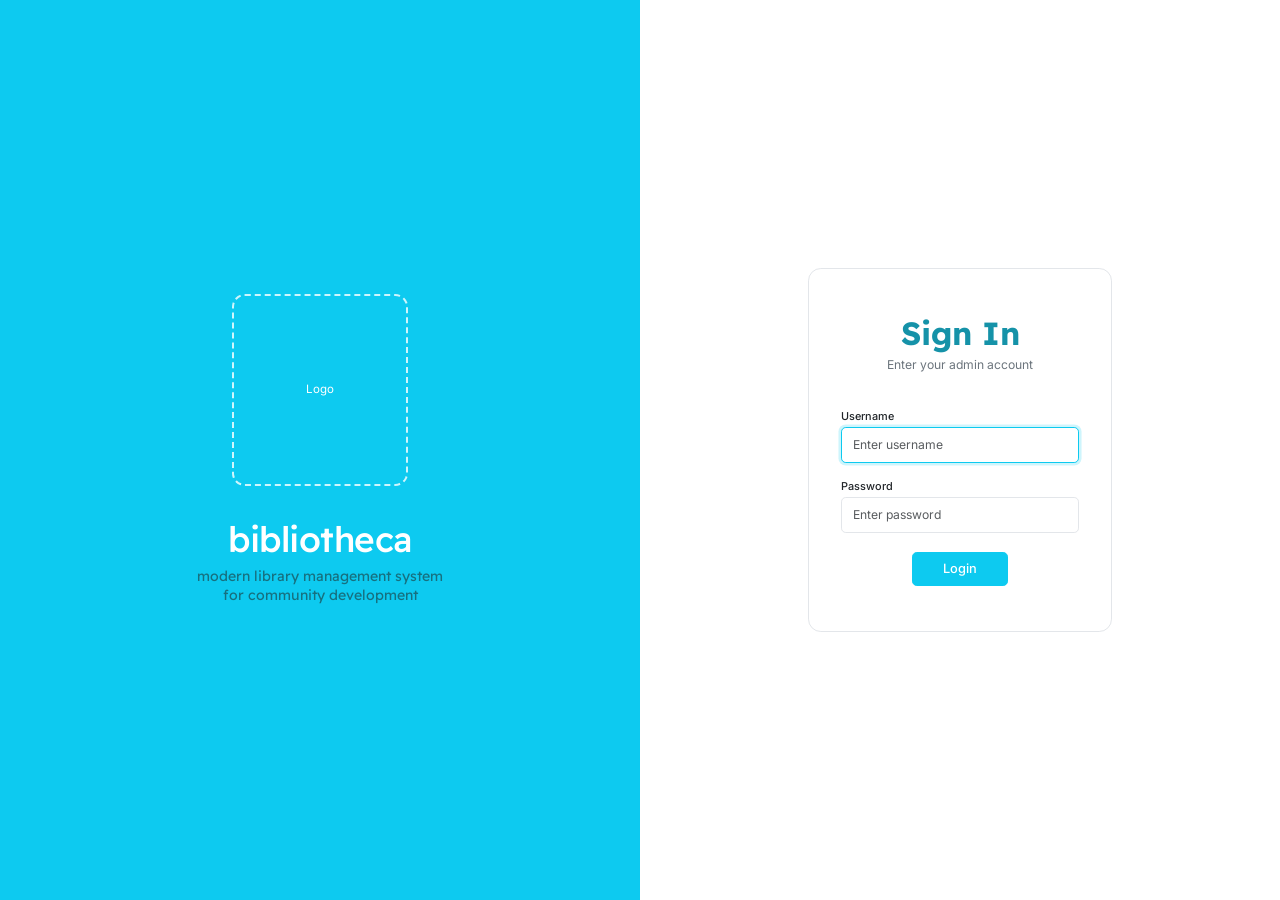
==== index.html @ 5baebd5f "Add HTML templates and styles for error pages (404, 500) and dashboard layout" ====
<!DOCTYPE html>
<html lang="en">
<head>
    <meta charset="UTF-8">
    <meta name="viewport" content="width=device-width, initial-scale=1.0">
    <title>Sign In | Bibliotheca</title>

    <link rel="preconnect" href="https://fonts.googleapis.com">
    <link rel="preconnect" href="https://fonts.gstatic.com" crossorigin>
    <link href="https://fonts.googleapis.com/css2?family=Inter:wght@400;500;600&family=Readex+Pro:wght@400;500;600;700&display=swap" rel="stylesheet">

    <link href="https://cdn.jsdelivr.net/npm/bootstrap@5.3.3/dist/css/bootstrap.min.css" rel="stylesheet">

    <link href="style.css" rel="stylesheet">
</head>
<body>

    <div class="container-fluid p-0">
        <div class="row g-0 auth-wrapper">

            <div class="col-md-6 brand-panel d-flex flex-column align-items-center justify-content-center text-center">
                <div class="logo-placeholder d-flex align-items-center justify-content-center">
                    Logo
                </div>

                <h1 class="brand-name">bibliotheca</h1>
                <p class="brand-tagline">
                    modern library management system for community development
                </p>
            </div>

            <div class="col-md-6 form-panel d-flex align-items-center justify-content-center">
                <div class="auth-card">

                    <div class="text-center">
                        <h2 class="auth-title">Sign In</h2>
                        <p class="auth-subtitle">Enter your admin account</p>
                    </div>

                    <form action="#" method="POST">

                        <div class="mb-3">
                            <label for="username" class="form-label">Username</label>
                            <input type="text" class="form-control" id="username" name="username"
                                   placeholder="Enter username" required autofocus>
                        </div>

                        <div class="mb-4">
                            <label for="password" class="form-label">Password</label>
                            <input type="password" class="form-control" id="password" name="password"
                                   placeholder="Enter password" required>
                        </div>

                        <div class="text-center">
                            <button type="submit" class="btn btn-info text-white btn-login">Login</button>
                        </div>
                    </form>

                </div>
            </div>

        </div>
    </div>

    <script src="https://cdn.jsdelivr.net/npm/bootstrap@5.3.3/dist/js/bootstrap.bundle.min.js"></script>
</body>
</html>
---- style.css ----
/* ==========================================================
   Bibliotheca — Global styles
   ========================================================== */

:root {
    /* Brand colors */
    --color-primary: #0dcaf0;        /* cyan: sidebar, panels, buttons (Bootstrap info) */
    --color-primary-light: #b8f1fc;  /* light cyan card */
    --color-primary-dark: #1592a8;   /* headings, text on light cyan */
    --color-primary-deep: #17707f;   /* tagline */
    --color-teal-dark: #164e5b;      /* "Total Books" card */
    --color-black: #000000;          /* "Overdue Books" card */
    --color-gray-dark: #3b3b3b;      /* "Transaction Details" card */
    --color-gray: #8a8a8a;           /* "Borrow History" card */
    --color-white: #ffffff;

    /* Neutrals */
    --color-text: #212529;
    --color-text-muted: #6c757d;
    --color-heading-muted: #7a7a7a;  /* "DASHBOARD", "All Books" */
    --color-border: #e3e6ea;
    --color-surface: #f6f7f9;        /* table header */
    --color-bg: #ffffff;

    /* Fonts */
    --font-heading: "Readex Pro", sans-serif;
    --font-body: "Inter", sans-serif;

    /* Spacing */
    --space-xs: 0.25rem;
    --space-sm: 0.5rem;
    --space-md: 1rem;
    --space-lg: 1.5rem;
    --space-xl: 2.5rem;
    --space-xxl: 3.5rem;

    /* Radius */
    --radius-sm: 0.375rem;   
    --radius-md: 0.625rem;  
    --radius-lg: 1rem;      

    /* Layout */
    --sidebar-width: 15rem;  

    /* Bootstrap overrides */
    --bs-info: var(--color-primary);
    --bs-info-rgb: 13, 202, 240;
    --bs-body-font-family: var(--font-body);
    --bs-body-color: var(--color-text);
}


html {
    font-size: 80%;
}

/* ---------- Base ---------- */

body {
    font-family: var(--font-body);
    background-color: var(--color-bg);
    color: var(--color-text);
}

h1, h2, h3, h4, h5, h6,
.font-heading {
    font-family: var(--font-heading);
}

/* ==========================================================
   Login page
   ========================================================== */

.auth-wrapper {
    min-height: 100vh;
}

.brand-panel {
    background-color: var(--color-primary);
    padding: var(--space-xxl) var(--space-xl);
}

.logo-placeholder {
    width: 13.75rem;  
    height: 15rem;   
    border: 2px dashed rgba(255, 255, 255, 0.8);
    border-radius: var(--radius-lg);
    color: var(--color-white);
    font-size: 0.9rem;
    margin-bottom: var(--space-xl);
}

.brand-name {
    font-family: var(--font-heading);
    font-size: 2.75rem;
    font-weight: 500;
    color: var(--color-white);
    letter-spacing: -0.5px;
    margin-bottom: var(--space-sm);
}

.brand-tagline {
    font-family: var(--font-heading);
    font-size: 1.1rem;
    color: var(--color-primary-deep);
    max-width: 20rem; 
    line-height: 1.4;
    margin: 0 auto;
}

.form-panel {
    padding: var(--space-xl) var(--space-lg);
}

.auth-card {
    width: 100%;
    max-width: 23.75rem; 
    border: 1px solid var(--color-border);
    border-radius: var(--radius-lg);
    padding: var(--space-xxl) var(--space-xl);
    background-color: var(--color-white);
}

.auth-title {
    font-size: 2.5rem;
    font-weight: 700;
    color: var(--color-primary-dark);
    margin-bottom: var(--space-xs);
}

.auth-subtitle {
    color: var(--color-text-muted);
    font-size: 0.95rem;
    margin-bottom: var(--space-xl);
}

.auth-card .form-label {
    font-size: 0.85rem;
    font-weight: 500;
    margin-bottom: var(--space-xs);
}

.auth-card .form-control {
    padding: 0.6rem 0.85rem;
    border-color: var(--color-border);
    border-radius: var(--radius-sm);
    font-size: 0.95rem;
}

.auth-card .form-control:focus {
    border-color: var(--color-primary);
    box-shadow: 0 0 0 0.2rem rgba(13, 202, 240, 0.2);
}

.btn-login {
    min-width: 7.5rem; 
    padding: 0.5rem var(--space-lg);
    font-weight: 500;
    border-radius: var(--radius-sm);
}

@media (max-width: 767.98px) {
    .brand-panel {
        padding: var(--space-xl) var(--space-lg);
    }

    .logo-placeholder {
        width: 7.5rem;   
        height: 8.125rem;  
        margin-bottom: var(--space-lg);
    }

    .brand-name {
        font-size: 2rem;
    }

    .auth-card {
        padding: var(--space-xl) var(--space-lg);
    }

    .auth-title {
        font-size: 2rem;
    }
}

/* ==========================================================
   App layout: sidebar (Bootstrap responsive offcanvas)
   ========================================================== */

.sidebar {
    --bs-offcanvas-width: var(--sidebar-width);
    background-color: var(--color-primary) !important; /* Bootstrap makes offcanvas-md transparent on desktop */
    font-family: var(--font-heading);
    color: var(--color-white);
}

.sidebar .offcanvas-body {
    flex-grow: 1;
    padding: var(--space-lg) var(--space-md);
}

/* Logo placeholder */
.sidebar-logo {
    height: 2.75rem;   
    border: 2px dashed rgba(255, 255, 255, 0.8);
    border-radius: var(--radius-sm);
    color: var(--color-white);
    font-size: 0.85rem;
    margin-bottom: var(--space-xl);
}

/* Nav links */
.sidebar .nav {
    gap: var(--space-xs);
}

.sidebar .nav-link {
    display: flex;
    align-items: center;
    gap: 0.65rem;
    padding: 0.55rem 0.85rem;
    border-radius: var(--radius-sm);
    color: var(--color-white);
    font-size: 0.95rem;
    font-weight: 500;
    transition: background-color 0.15s ease;
}

.sidebar .nav-link i {
    font-size: 1.05rem;
}


.sidebar .nav-link.active {
    background-color: var(--color-white);
    color: var(--color-text);
}

/* Footer (user + logout) */
.sidebar-footer {
    padding-top: var(--space-lg);
}

.sidebar-user {
    font-size: 0.9rem;
    font-weight: 500;
    padding: 0 0.85rem;
    margin-bottom: var(--space-md);
}

.btn-logout {
    font-family: var(--font-heading);
    font-weight: 500;
    background-color: var(--color-white);
    color: var(--color-text);
    border-radius: var(--radius-sm);
    padding: 0.5rem;
}



/* Mobile top bar */
.mobile-topbar {
    background-color: var(--color-primary);
    padding: var(--space-sm) var(--space-md);
}

.mobile-topbar .sidebar-logo {
    width: 8.75rem;   
    height: 2.25rem;  
    margin-bottom: 0;
}

.mobile-topbar .btn-menu {
    color: var(--color-white);
    font-size: 1.6rem;
    line-height: 1;
    padding: 0.25rem 0.5rem;
}

/* Main content area */
.main-content {
    flex-grow: 1;
    min-width: 0; /* lets the table scroll instead of stretching the page */
    padding: var(--space-lg) var(--space-md);
}

/* Desktop: sidebar sits beside the content.
   Breakpoints stay in px (they depend on screen width, not font size). */
@media (min-width: 768px) {
    .sidebar {
        position: sticky;
        top: 0;
        width: var(--sidebar-width);
        height: 100vh;
        flex-shrink: 0;
    }

    .main-content {
        padding: var(--space-xl) var(--space-xl);
    }
}

@media (min-width: 1200px) {
    .main-content {
        padding: var(--space-xl) var(--space-xxl);
    }
}

/* ==========================================================
   Dashboard
   ========================================================== */

.page-title {
    font-size: 1.6rem;
    font-weight: 700;
    color: var(--color-heading-muted);
    text-transform: uppercase;
    margin-bottom: 0;
}

.page-subtitle {
    font-size: 0.95rem;
    color: var(--color-text);
    margin-bottom: var(--space-lg);
}

/* Stat cards */
.stat-card {
    display: flex;
    align-items: center;
    gap: var(--space-md);
    height: 100%;
    padding: var(--space-lg);
    border-radius: var(--radius-md);
    color: var(--color-white);
    text-decoration: none;
    transition: transform 0.15s ease, box-shadow 0.15s ease;
}



.stat-icon {
    font-size: 1.9rem;
    line-height: 1;
    flex-shrink: 0;
}

.stat-body {
    flex-grow: 1;
    min-width: 0;
}

.stat-label {
    font-size: 0.85rem;
    margin-bottom: 2px;
}

.stat-value {
    font-family: var(--font-heading);
    font-size: 1.25rem;
    font-weight: 600;
    margin-bottom: 0;
}

.stat-arrow {
    align-self: flex-end;
    font-size: 1rem;
    opacity: 0.85;
}

/* Card color variants */
.stat-card--teal      { background-color: var(--color-teal-dark); }
.stat-card--cyan      { background-color: var(--color-primary); }
.stat-card--light     { background-color: var(--color-primary-light); color: var(--color-primary-dark); }
.stat-card--black     { background-color: var(--color-black); }
.stat-card--dark-gray { background-color: var(--color-gray-dark); }
.stat-card--gray      { background-color: var(--color-gray); }

/* Table section */
.section-block {
    margin-top: var(--space-xxl);
}

.section-title {
    font-size: 1.4rem;
    font-weight: 700;
    color: var(--color-heading-muted);
    margin-bottom: 0;
}

.search-group {
    max-width: 20rem;  
}

.search-group .form-control {
    border-color: var(--color-border);
    font-size: 0.9rem;
}

.search-group .form-control:focus {
    border-color: var(--color-primary);
    box-shadow: 0 0 0 0.2rem rgba(13, 202, 240, 0.2);
}

.data-table {
    margin-top: var(--space-lg);
    font-size: 0.9rem;
}

.data-table thead th {
    background-color: var(--color-surface);
    color: var(--color-text);
    font-weight: 500;
    font-size: 0.85rem;
    padding: var(--space-md) var(--space-md);
    white-space: nowrap;
    border-bottom: 1px solid var(--color-border);
}

.data-table tbody td {
    padding: var(--space-md);
    vertical-align: middle;
}

.table-empty {
    padding: var(--space-xxl) var(--space-md) !important;
    color: var(--color-text-muted);
    text-align: center;
}

.table-empty i {
    display: block;
    font-size: 2rem;
    margin-bottom: var(--space-sm);
    opacity: 0.6;
}
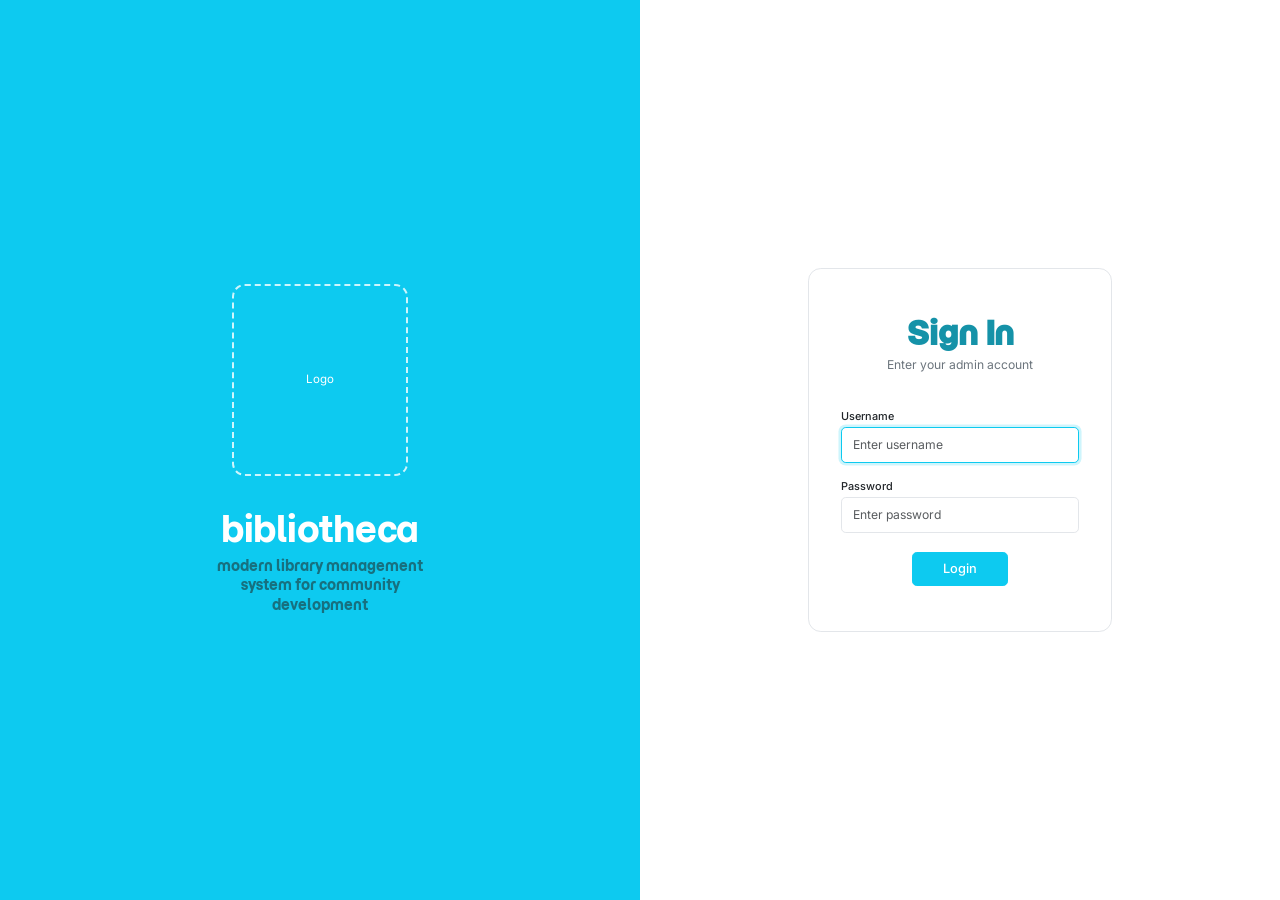
==== commit 01d353d0: "Add HTML templates for borrowing, categories, dashboard, members, and return pages with responsive d" ====
--- a/index.html
+++ b/index.html
@@ -5,10 +5,10 @@
     <meta name="viewport" content="width=device-width, initial-scale=1.0">
     <title>Sign In | Bibliotheca</title>
 
-    <link rel="preconnect" href="https://fonts.googleapis.com">
-    <link rel="preconnect" href="https://fonts.gstatic.com" crossorigin>
-    <link href="https://fonts.googleapis.com/css2?family=Inter:wght@400;500;600&family=Readex+Pro:wght@400;500;600;700&display=swap" rel="stylesheet">
-
+   <!-- Google Fonts: Momo Trust Display (headings) + Inter (body) -->
+<link rel="preconnect" href="https://fonts.googleapis.com">
+<link rel="preconnect" href="https://fonts.gstatic.com" crossorigin>
+<link href="https://fonts.googleapis.com/css2?family=Inter:wght@400;500;600&family=Momo+Trust+Display&display=swap" rel="stylesheet">
     <link href="https://cdn.jsdelivr.net/npm/bootstrap@5.3.3/dist/css/bootstrap.min.css" rel="stylesheet">
 
     <link href="style.css" rel="stylesheet">
--- a/style.css
+++ b/style.css
@@ -12,6 +12,7 @@
     --color-black: #000000;          /* "Overdue Books" card */
     --color-gray-dark: #3b3b3b;      /* "Transaction Details" card */
     --color-gray: #8a8a8a;           /* "Borrow History" card */
+    --color-gray-light: #e9e9e9;     /* "Returned Today" card (Borrowing) */
     --color-white: #ffffff;
 
     /* Neutrals */
@@ -23,7 +24,7 @@
     --color-bg: #ffffff;
 
     /* Fonts */
-    --font-heading: "Readex Pro", sans-serif;
+    --font-heading: "Momo Trust Display", sans-serif;
     --font-body: "Inter", sans-serif;
 
     /* Spacing */
@@ -312,10 +313,9 @@
    ========================================================== */
 
 .page-title {
-    font-size: 1.6rem;
+    font-size: 2rem;
     font-weight: 700;
-    color: var(--color-heading-muted);
-    text-transform: uppercase;
+    color: var(--color-primary-dark);
     margin-bottom: 0;
 }
 
@@ -323,6 +323,7 @@
     font-size: 0.95rem;
     color: var(--color-text);
     margin-bottom: var(--space-lg);
+   
 }
 
 /* Stat cards */
@@ -335,7 +336,7 @@
     border-radius: var(--radius-md);
     color: var(--color-white);
     text-decoration: none;
-    transition: transform 0.15s ease, box-shadow 0.15s ease;
+    
 }
 
 
@@ -358,8 +359,8 @@
 
 .stat-value {
     font-family: var(--font-heading);
-    font-size: 1.25rem;
-    font-weight: 600;
+    font-size: 1.3rem;
+    font-weight: 400;
     margin-bottom: 0;
 }
 
@@ -385,7 +386,7 @@
 .section-title {
     font-size: 1.4rem;
     font-weight: 700;
-    color: var(--color-heading-muted);
+    color: var(--color-text);
     margin-bottom: 0;
 }
 
@@ -434,4 +435,47 @@
     font-size: 2rem;
     margin-bottom: var(--space-sm);
     opacity: 0.6;
+}
+
+/* ==========================================================
+   Module pages (Books, Borrowing, Return, Members, Categories)
+   ========================================================== */
+
+/* Page title with no "Welcome" line under it */
+.page-title--spaced {
+    margin-bottom: var(--space-lg);
+}
+
+/* Extra card variants */
+.stat-card--light-gray { background-color: var(--color-gray-light); color: var(--color-text); }
+.stat-card--outline {
+    background-color: var(--color-white);
+    border: 1px solid var(--color-primary);
+    color: var(--color-primary);
+}
+
+/* Search + filter button row */
+.search-toolbar .search-group {
+    flex-grow: 1;
+}
+
+.btn-filter {
+    background-color: var(--color-gray-dark);
+    color: var(--color-white);
+    border-radius: var(--radius-sm);
+    padding: 0.375rem 0.6rem;
+    line-height: 1.2;
+}
+
+.btn-filter:hover,
+.btn-filter:focus {
+    background-color: var(--color-gray-dark);
+    color: var(--color-white);
+}
+
+/* Small caption under the section title ("Member Transactions") */
+.section-subtitle {
+    font-size: 0.8rem;
+    color: var(--color-text-muted);
+    margin-bottom: 0;
 }
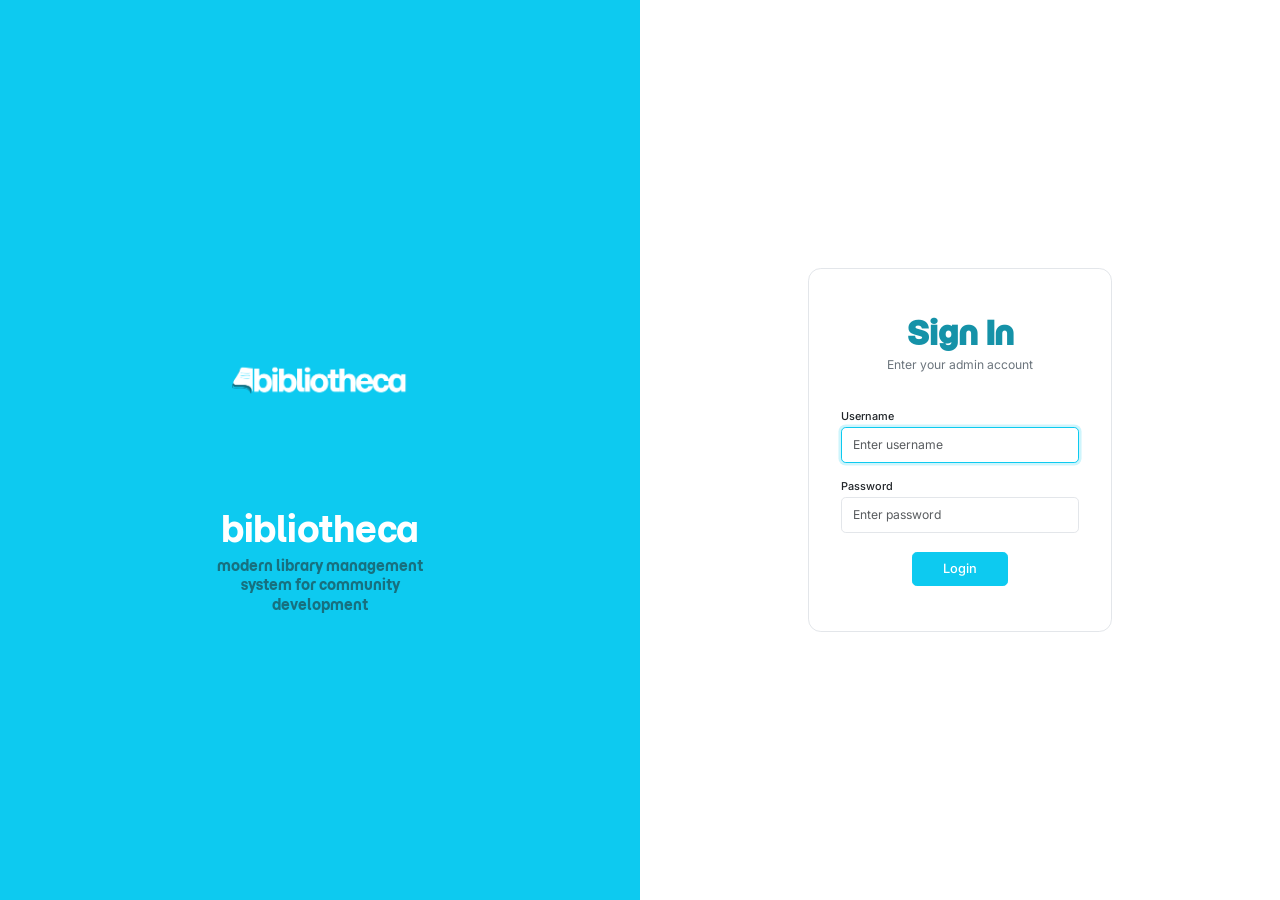
==== commit 172e833b: "Update logo implementation across multiple pages and styles -FIX LATER: Index.html image - Replaced " ====
--- a/index.html
+++ b/index.html
@@ -20,7 +20,7 @@
 
             <div class="col-md-6 brand-panel d-flex flex-column align-items-center justify-content-center text-center">
                 <div class="logo-placeholder d-flex align-items-center justify-content-center">
-                    Logo
+                    <img src="logo.png" alt="Bibliotheca" class="img-fluid">
                 </div>
 
                 <h1 class="brand-name">bibliotheca</h1>
--- a/style.css
+++ b/style.css
@@ -84,11 +84,13 @@
 .logo-placeholder {
     width: 13.75rem;  
     height: 15rem;   
-    border: 2px dashed rgba(255, 255, 255, 0.8);
-    border-radius: var(--radius-lg);
-    color: var(--color-white);
-    font-size: 0.9rem;
     margin-bottom: var(--space-xl);
+}
+
+.logo-placeholder img,
+.sidebar-logo img {
+    max-width: 100%;
+    max-height: 100%;
 }
 
 .brand-name {
@@ -200,13 +202,8 @@
     padding: var(--space-lg) var(--space-md);
 }
 
-/* Logo placeholder */
 .sidebar-logo {
-    height: 2.75rem;   
-    border: 2px dashed rgba(255, 255, 255, 0.8);
-    border-radius: var(--radius-sm);
-    color: var(--color-white);
-    font-size: 0.85rem;
+    height: 2.75rem;
     margin-bottom: var(--space-xl);
 }
 
@@ -338,6 +335,13 @@
     text-decoration: none;
     
 }
+.stat-panel {
+    background-color: #fcfcfc;
+    border: 1px solid var(--color-border);
+    border-radius: var(--radius-lg);
+    padding: var(--space-lg);
+    margin-bottom: var(--space-lg);
+}
 
 
 
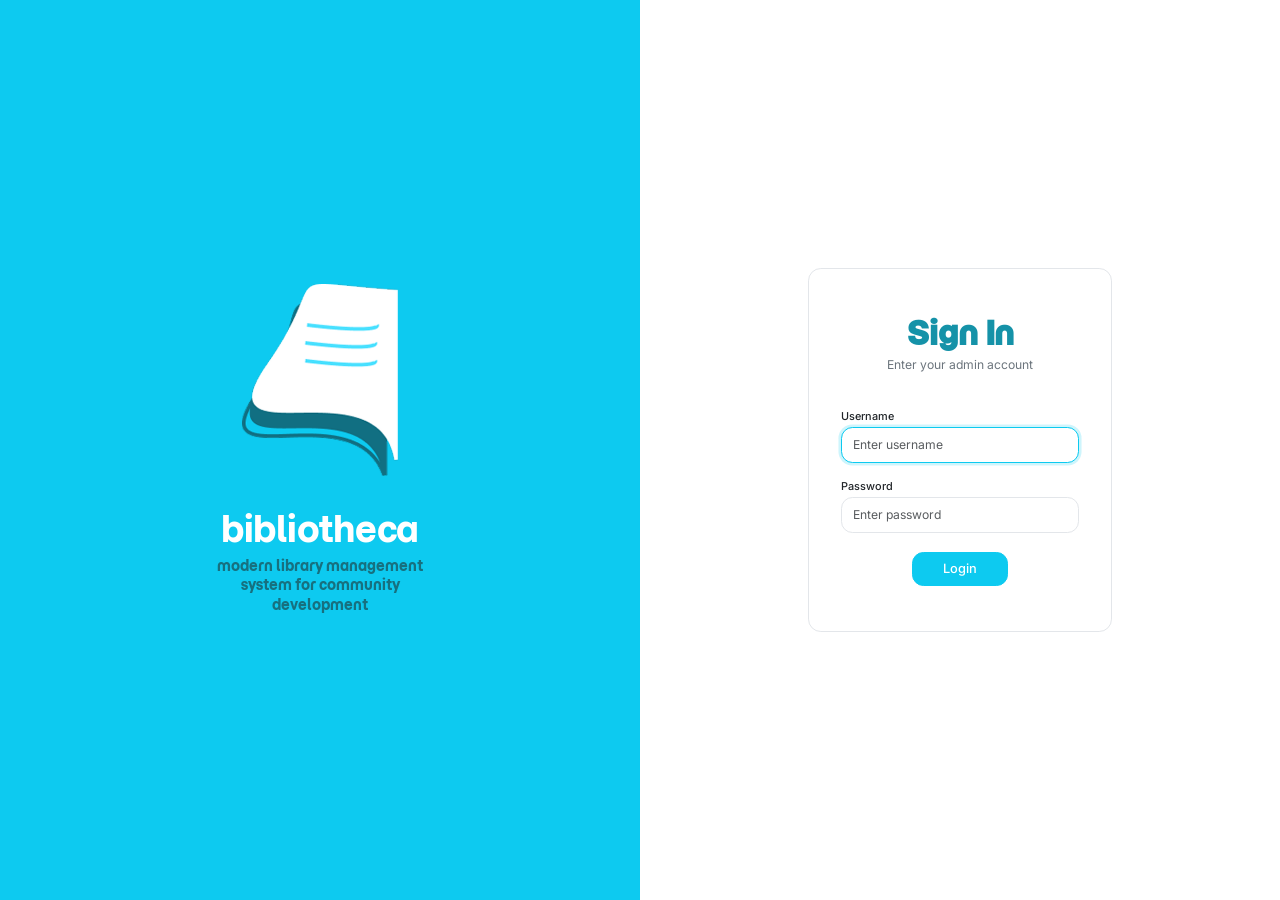
==== commit 9938aeb2: "Refactor code structure for improved readability and maintainability" ====
--- a/index.html
+++ b/index.html
@@ -20,7 +20,7 @@
 
             <div class="col-md-6 brand-panel d-flex flex-column align-items-center justify-content-center text-center">
                 <div class="logo-placeholder d-flex align-items-center justify-content-center">
-                    <img src="logo.png" alt="Bibliotheca" class="img-fluid">
+                    <img src="logo_index.png" alt="Bibliotheca" class="img-fluid">
                 </div>
 
                 <h1 class="brand-name">bibliotheca</h1>
--- a/style.css
+++ b/style.css
@@ -68,6 +68,14 @@
     font-family: var(--font-heading);
 }
 
+.btn, input {
+  border-radius: 0.89rem !important;
+}
+
+input{
+    margin-right: 10px !important;
+}
+
 /* ==========================================================
    Login page
    ========================================================== */
